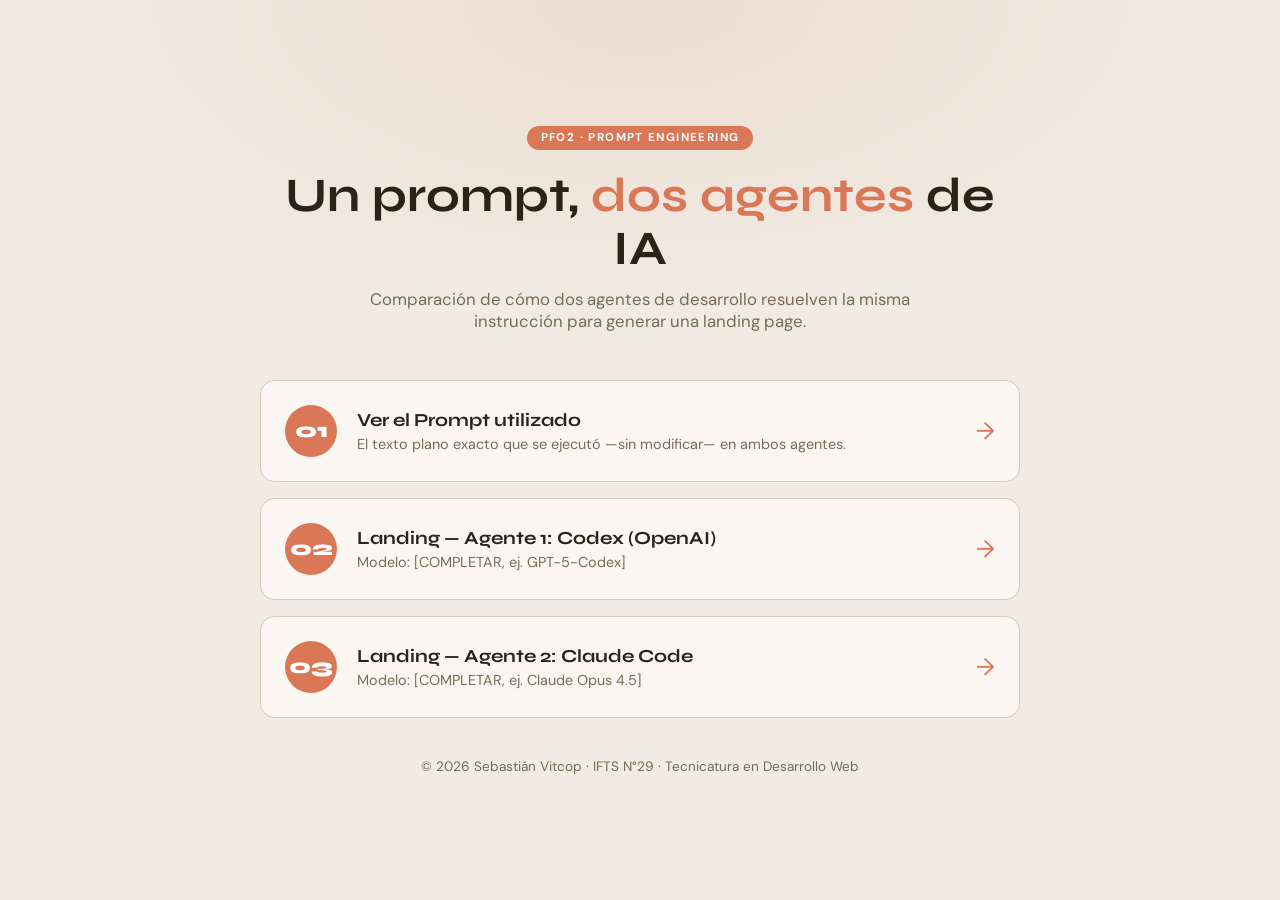
==== index.html @ 3cfe66c5 "feat: estructura inicial PFO2 - portada, prompt y placeholders" ====
<!DOCTYPE html>
<html lang="es">
<head>
  <meta charset="UTF-8" />
  <meta name="viewport" content="width=device-width, initial-scale=1.0" />
  <title>PFO2 — Prompt Engineering en Agentes de IA</title>
  <link rel="preconnect" href="https://fonts.googleapis.com" />
  <link rel="preconnect" href="https://fonts.gstatic.com" crossorigin />
  <link href="https://fonts.googleapis.com/css2?family=DM+Sans:wght@400;500;700&family=Syne:wght@700;800&display=swap" rel="stylesheet" />
  <style>
    :root {
      --bg: #f0ebe3;
      --surface: #faf7f2;
      --border: #d4c9b8;
      --accent: #da7756;
      --accent-dark: #b85e3f;
      --text: #2c2218;
      --text-muted: #7a6a58;
      --font-display: 'Syne', sans-serif;
      --font-body: 'DM Sans', sans-serif;
      --radius: 0.9rem;
      --transition: 0.25s ease;
    }
    * { box-sizing: border-box; margin: 0; padding: 0; }
    body {
      font-family: var(--font-body);
      background: var(--bg);
      color: var(--text);
      min-height: 100vh;
      display: flex;
      align-items: center;
      justify-content: center;
      padding: 2rem 1rem;
      background-image: radial-gradient(ellipse 70% 50% at 50% 0%, rgba(218,119,86,.12) 0%, transparent 70%);
    }
    .wrap { width: 100%; max-width: 760px; }
    .header { text-align: center; margin-bottom: 3rem; }
    .tag {
      display: inline-block; background: var(--accent); color: #fff;
      font-size: 0.72rem; font-weight: 700; letter-spacing: 0.12em;
      text-transform: uppercase; padding: 0.3rem 0.85rem; border-radius: 999px;
      margin-bottom: 1.25rem;
    }
    .title {
      font-family: var(--font-display);
      font-size: clamp(1.9rem, 5vw, 3rem);
      line-height: 1.1; margin-bottom: 0.75rem;
    }
    .title .accent { color: var(--accent); }
    .subtitle { color: var(--text-muted); font-size: 1.05rem; max-width: 48ch; margin: 0 auto; }
    .cards { display: flex; flex-direction: column; gap: 1rem; }
    .card {
      display: flex; align-items: center; gap: 1.25rem;
      background: var(--surface); border: 1px solid var(--border);
      border-radius: var(--radius); padding: 1.5rem;
      text-decoration: none; color: inherit;
      transition: transform var(--transition), box-shadow var(--transition), border-color var(--transition);
    }
    .card:hover {
      transform: translateY(-4px);
      box-shadow: 0 16px 36px rgba(44,34,24,.12);
      border-color: var(--accent);
    }
    .card-num {
      flex-shrink: 0;
      width: 52px; height: 52px;
      display: grid; place-items: center;
      background: var(--accent); color: #fff;
      font-family: var(--font-display); font-weight: 800; font-size: 1.3rem;
      border-radius: 50%;
    }
    .card-body h2 { font-family: var(--font-display); font-size: 1.15rem; margin-bottom: 0.25rem; }
    .card-body p { color: var(--text-muted); font-size: 0.9rem; }
    .card-arrow { margin-left: auto; color: var(--accent); font-size: 1.5rem; flex-shrink: 0; }
    .footer { text-align: center; margin-top: 2.5rem; color: var(--text-muted); font-size: 0.85rem; }
    @media (max-width: 480px) {
      .card { flex-wrap: wrap; }
      .card-arrow { display: none; }
    }
  </style>
</head>
<body>
  <div class="wrap">
    <div class="header">
      <span class="tag">PFO2 · Prompt Engineering</span>
      <h1 class="title">Un prompt, <span class="accent">dos agentes</span> de IA</h1>
      <p class="subtitle">Comparación de cómo dos agentes de desarrollo resuelven la misma instrucción para generar una landing page.</p>
    </div>

    <div class="cards">
      <!-- Link 1: el prompt en texto plano -->
      <a class="card" href="prompt.txt" target="_blank" rel="noopener">
        <div class="card-num">01</div>
        <div class="card-body">
          <h2>Ver el Prompt utilizado</h2>
          <p>El texto plano exacto que se ejecutó —sin modificar— en ambos agentes.</p>
        </div>
        <span class="card-arrow">→</span>
      </a>

      <!-- Link 2: landing del agente 1 -->
      <a class="card" href="agente-1-codex/index.html">
        <div class="card-num">02</div>
        <div class="card-body">
          <h2>Landing — Agente 1: Codex (OpenAI)</h2>
          <p>Modelo: [COMPLETAR, ej. GPT-5-Codex]</p>
        </div>
        <span class="card-arrow">→</span>
      </a>

      <!-- Link 3: landing del agente 2 -->
      <a class="card" href="agente-2-claude-code/index.html">
        <div class="card-num">03</div>
        <div class="card-body">
          <h2>Landing — Agente 2: Claude Code</h2>
          <p>Modelo: [COMPLETAR, ej. Claude Opus 4.5]</p>
        </div>
        <span class="card-arrow">→</span>
      </a>
    </div>

    <p class="footer">© 2026 Sebastián Vitcop · IFTS N°29 · Tecnicatura en Desarrollo Web</p>
  </div>
</body>
</html>
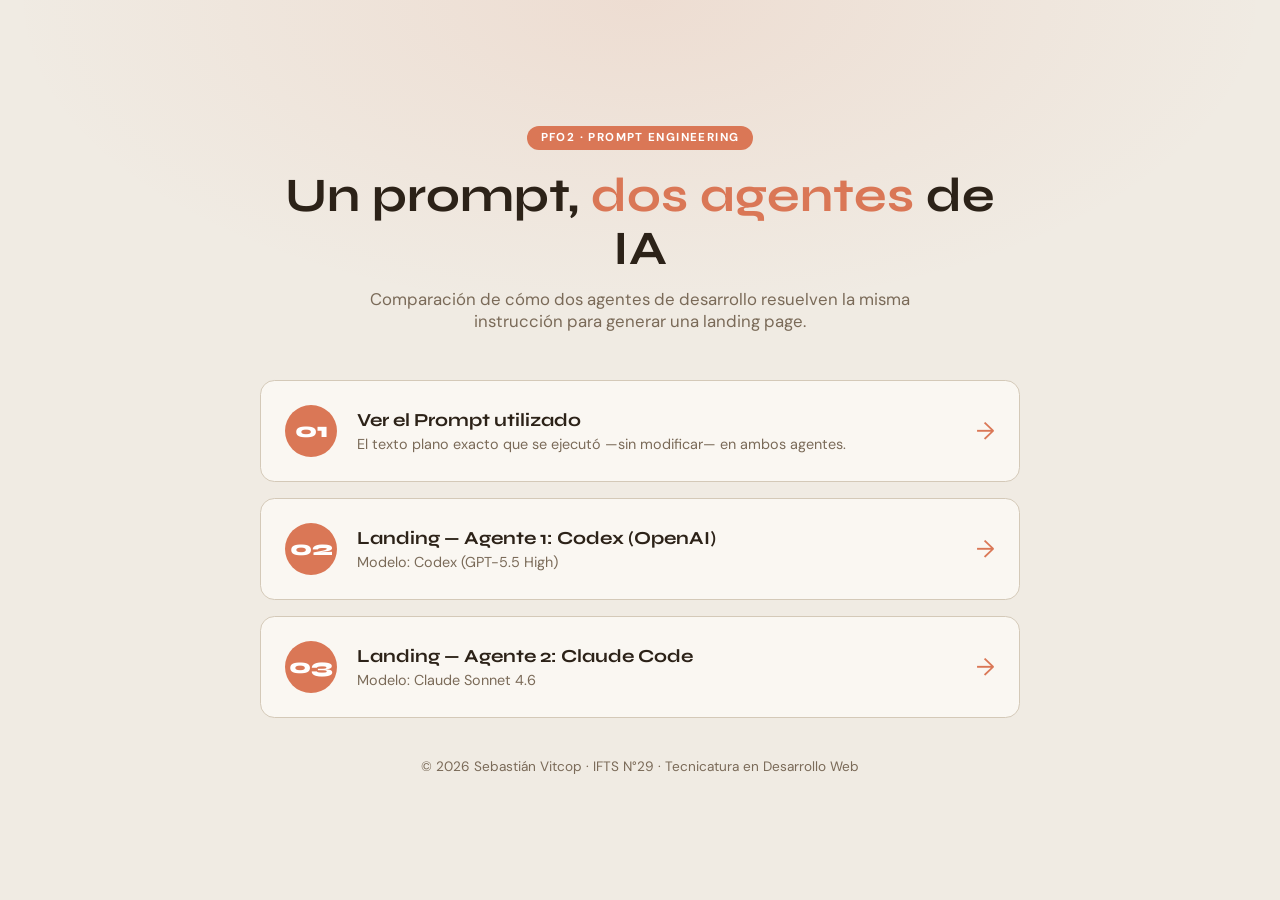
==== commit e329e698: "feat: agrego landings de Codex y Claude Code + modelos en metadata" ====
--- a/index.html
+++ b/index.html
@@ -103,7 +103,7 @@
         <div class="card-num">02</div>
         <div class="card-body">
           <h2>Landing — Agente 1: Codex (OpenAI)</h2>
-          <p>Modelo: [COMPLETAR, ej. GPT-5-Codex]</p>
+          <p>Modelo: Codex (GPT-5.5 High)</p>
         </div>
         <span class="card-arrow">→</span>
       </a>
@@ -113,7 +113,7 @@
         <div class="card-num">03</div>
         <div class="card-body">
           <h2>Landing — Agente 2: Claude Code</h2>
-          <p>Modelo: [COMPLETAR, ej. Claude Opus 4.5]</p>
+          <p>Modelo: Claude Sonnet 4.6 </p>
         </div>
         <span class="card-arrow">→</span>
       </a>
